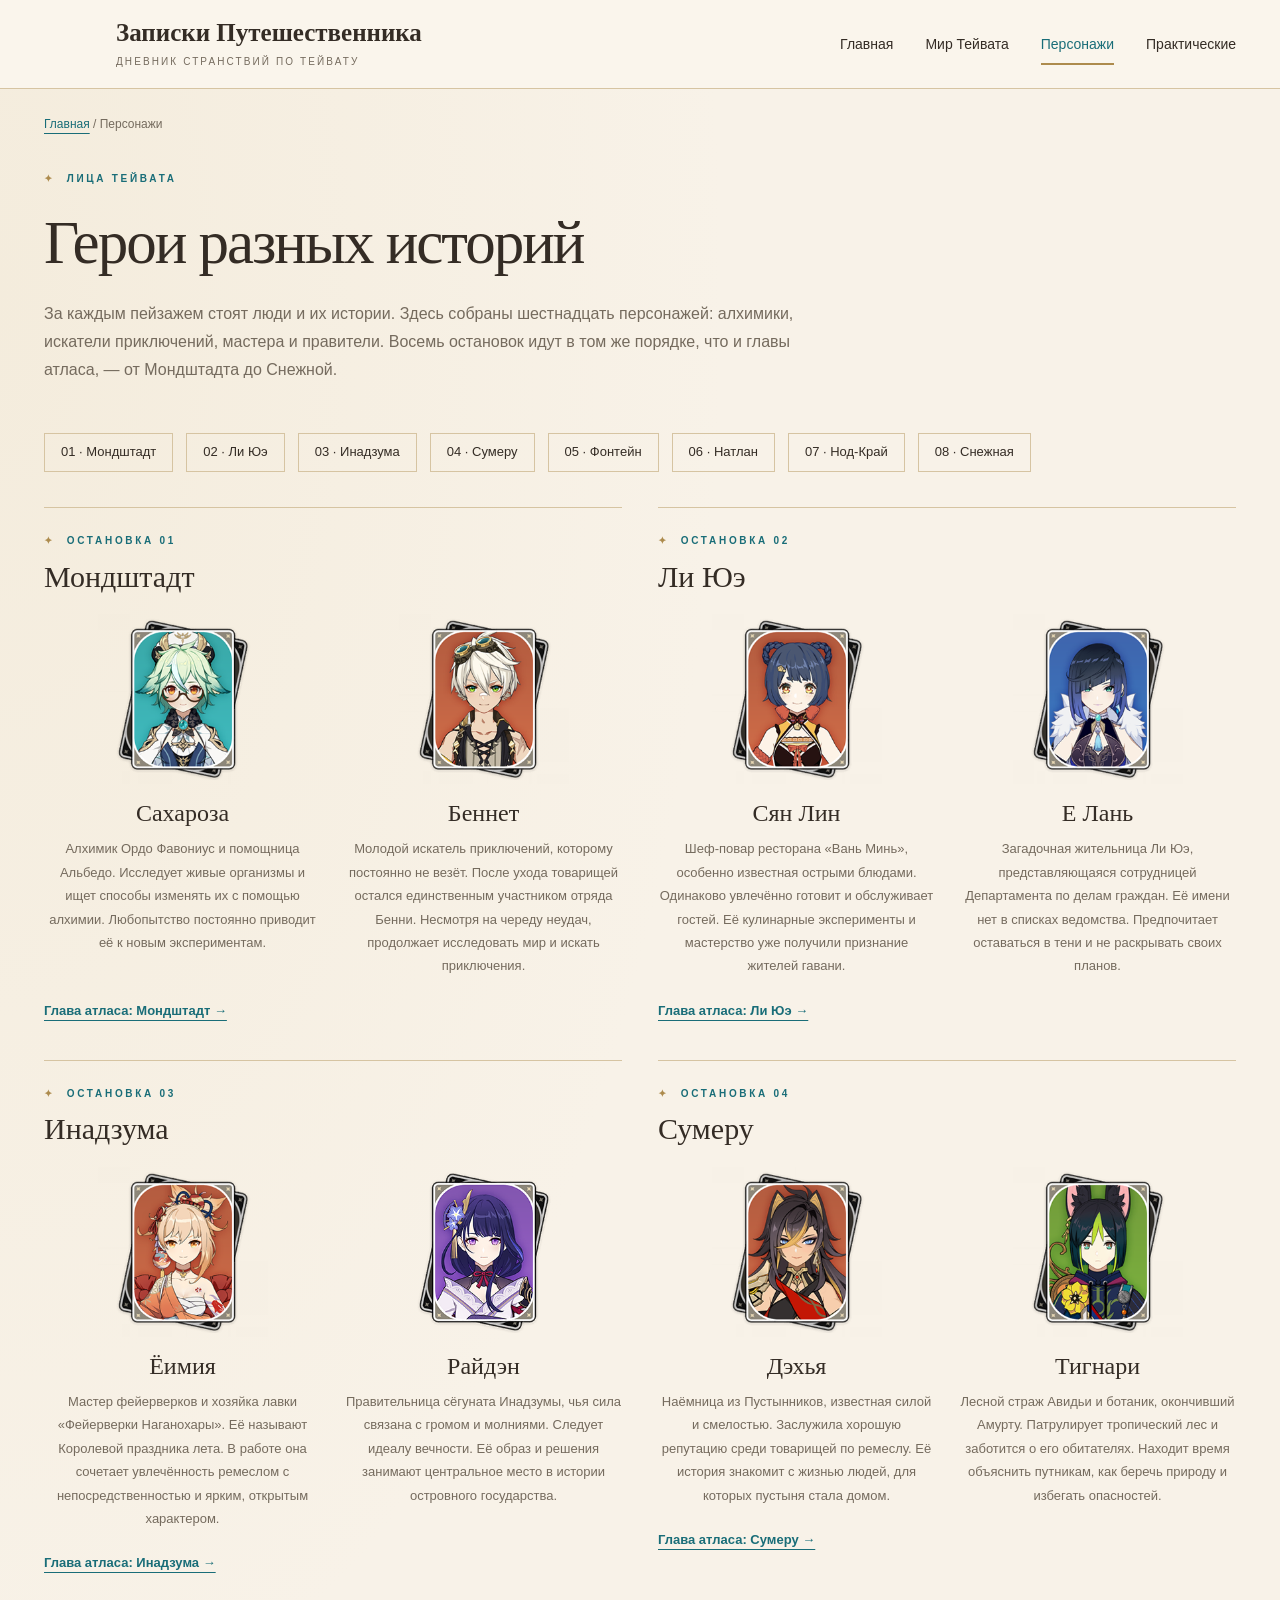
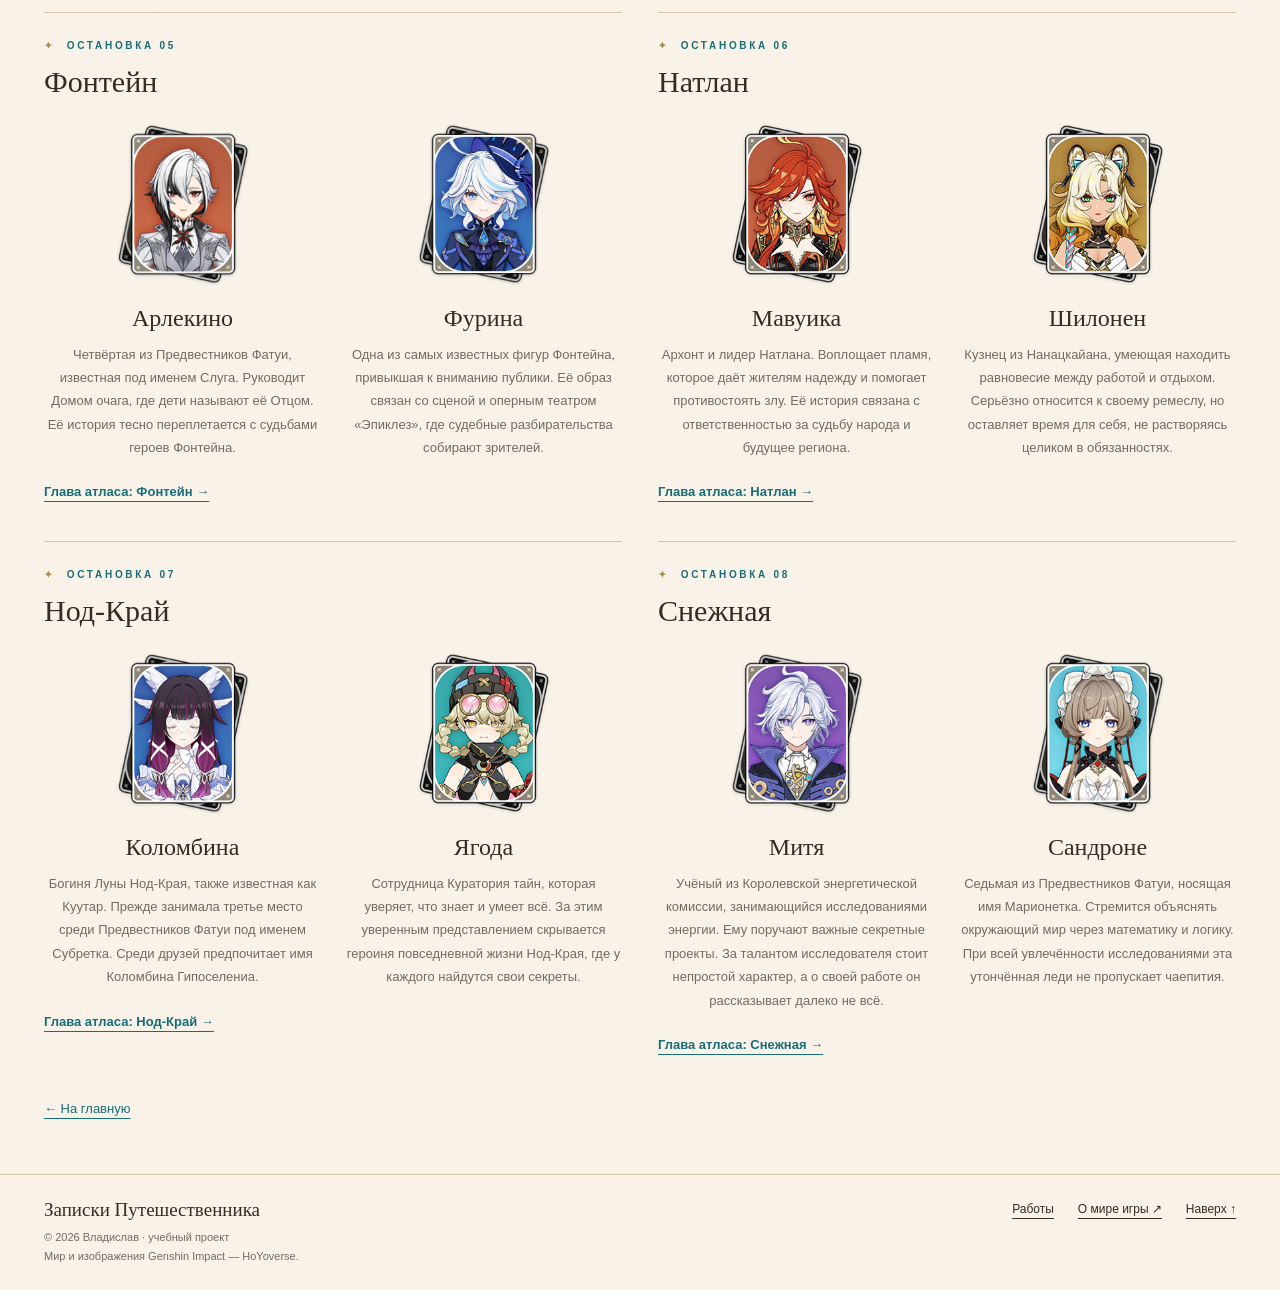
==== characters.html @ c1931d52 "Publish Traveler Notes website" ====
<!DOCTYPE html>
<html lang="ru">
<head>
  <meta charset="UTF-8">
  <meta name="viewport" content="width=device-width, initial-scale=1">
  <meta name="description" content="Шестнадцать персонажей Genshin Impact: игровые портреты и короткие описания, от Мондштадта до Снежной.">
  <meta name="theme-color" content="#f8f2e8">
  <title>Персонажи · Записки Путешественника</title>
  <link rel="stylesheet" href="assets/css/style.css">
  <script src="assets/js/main.js" defer></script>
</head>
<body>
  <a class="skip-link" href="#main">К содержанию</a>
  <header class="site-header">
    <div class="container header-inner">
      <a class="brand" href="index.html">
        <span class="logo-slot"></span>
        <span class="brand-name">Записки Путешественника<span class="brand-sub">Дневник странствий по Тейвату</span></span>
      </a>
      <button class="menu-toggle" type="button">Меню ☰</button>
      <nav id="site-navigation" class="site-nav"><a href="index.html">Главная</a><a href="teyvat.html">Мир Тейвата</a><a href="characters.html" class="is-current">Персонажи</a><a href="index.html#practices">Практические</a></nav>
    </div>
  </header>
  <main id="main" class="container">
    <nav class="breadcrumbs"><a href="index.html">Главная</a> / Персонажи</nav>
    <header class="page-intro"><p class="eyebrow">Лица Тейвата</p><h1>Герои разных историй</h1><p>За каждым пейзажем стоят люди и их истории. Здесь собраны шестнадцать персонажей: алхимики, искатели приключений, мастера и правители. Восемь остановок идут в том же порядке, что и главы атласа, — от Мондштадта до Снежной.</p></header>
    <nav class="atlas-toc"><a href="#mondstadt">01 · Мондштадт</a><a href="#liyue">02 · Ли Юэ</a><a href="#inazuma">03 · Инадзума</a><a href="#sumeru">04 · Сумеру</a><a href="#fontaine">05 · Фонтейн</a><a href="#natlan">06 · Натлан</a><a href="#nod-krai">07 · Нод-Край</a><a href="#snezhnaya">08 · Снежная</a></nav>
    <div class="character-regions">
      <section id="mondstadt" class="character-region">
        <p class="eyebrow">Остановка 01</p><h2 id="mondstadt-title">Мондштадт</h2>
        <div class="character-pair">
          <article class="character-card"><img src="assets/images/character-sucrose.png" alt="Сахароза — игровая карточка персонажа" width="256" height="256" loading="lazy"><h3>Сахароза</h3><p>Алхимик Ордо Фавониус и помощница Альбедо. Исследует живые организмы и ищет способы изменять их с помощью алхимии. Любопытство постоянно приводит её к новым экспериментам.</p></article>
          <article class="character-card"><img src="assets/images/character-bennett.png" alt="Беннет — игровая карточка персонажа" width="256" height="256" loading="lazy"><h3>Беннет</h3><p>Молодой искатель приключений, которому постоянно не везёт. После ухода товарищей остался единственным участником отряда Бенни. Несмотря на череду неудач, продолжает исследовать мир и искать приключения.</p></article>
        </div>
        <a class="text-link" href="teyvat.html#mondstadt">Глава атласа: Мондштадт →</a>
      </section>
      <section id="liyue" class="character-region">
        <p class="eyebrow">Остановка 02</p><h2 id="liyue-title">Ли Юэ</h2>
        <div class="character-pair">
          <article class="character-card"><img src="assets/images/character-xiangling.png" alt="Сян Лин — игровая карточка персонажа" width="256" height="256" loading="lazy"><h3>Сян Лин</h3><p>Шеф-повар ресторана «Вань Минь», особенно известная острыми блюдами. Одинаково увлечённо готовит и обслуживает гостей. Её кулинарные эксперименты и мастерство уже получили признание жителей гавани.</p></article>
          <article class="character-card"><img src="assets/images/character-yelan.png" alt="Е Лань — игровая карточка персонажа" width="256" height="256" loading="lazy"><h3>Е Лань</h3><p>Загадочная жительница Ли Юэ, представляющаяся сотрудницей Департамента по делам граждан. Её имени нет в списках ведомства. Предпочитает оставаться в тени и не раскрывать своих планов.</p></article>
        </div>
        <a class="text-link" href="teyvat.html#liyue">Глава атласа: Ли Юэ →</a>
      </section>
      <section id="inazuma" class="character-region">
        <p class="eyebrow">Остановка 03</p><h2 id="inazuma-title">Инадзума</h2>
        <div class="character-pair">
          <article class="character-card"><img src="assets/images/character-yoimiya.png" alt="Ёимия — игровая карточка персонажа" width="256" height="256" loading="lazy"><h3>Ёимия</h3><p>Мастер фейерверков и хозяйка лавки «Фейерверки Наганохары». Её называют Королевой праздника лета. В работе она сочетает увлечённость ремеслом с непосредственностью и ярким, открытым характером.</p></article>
          <article class="character-card"><img src="assets/images/character-raiden.png" alt="Райдэн — игровая карточка персонажа" width="256" height="256" loading="lazy"><h3>Райдэн</h3><p>Правительница сёгуната Инадзумы, чья сила связана с громом и молниями. Следует идеалу вечности. Её образ и решения занимают центральное место в истории островного государства.</p></article>
        </div>
        <a class="text-link" href="teyvat.html#inazuma">Глава атласа: Инадзума →</a>
      </section>
      <section id="sumeru" class="character-region">
        <p class="eyebrow">Остановка 04</p><h2 id="sumeru-title">Сумеру</h2>
        <div class="character-pair">
          <article class="character-card"><img src="assets/images/character-dehya.png" alt="Дэхья — игровая карточка персонажа" width="256" height="256" loading="lazy"><h3>Дэхья</h3><p>Наёмница из Пустынников, известная силой и смелостью. Заслужила хорошую репутацию среди товарищей по ремеслу. Её история знакомит с жизнью людей, для которых пустыня стала домом.</p></article>
          <article class="character-card"><img src="assets/images/character-tighnari.png" alt="Тигнари — игровая карточка персонажа" width="256" height="256" loading="lazy"><h3>Тигнари</h3><p>Лесной страж Авидьи и ботаник, окончивший Амурту. Патрулирует тропический лес и заботится о его обитателях. Находит время объяснить путникам, как беречь природу и избегать опасностей.</p></article>
        </div>
        <a class="text-link" href="teyvat.html#sumeru">Глава атласа: Сумеру →</a>
      </section>
      <section id="fontaine" class="character-region">
        <p class="eyebrow">Остановка 05</p><h2 id="fontaine-title">Фонтейн</h2>
        <div class="character-pair">
          <article class="character-card"><img src="assets/images/character-arlecchino.png" alt="Арлекино — игровая карточка персонажа" width="256" height="256" loading="lazy"><h3>Арлекино</h3><p>Четвёртая из Предвестников Фатуи, известная под именем Слуга. Руководит Домом очага, где дети называют её Отцом. Её история тесно переплетается с судьбами героев Фонтейна.</p></article>
          <article class="character-card"><img src="assets/images/character-furina.png" alt="Фурина — игровая карточка персонажа" width="512" height="512" loading="lazy"><h3>Фурина</h3><p>Одна из самых известных фигур Фонтейна, привыкшая к вниманию публики. Её образ связан со сценой и оперным театром «Эпиклез», где судебные разбирательства собирают зрителей.</p></article>
        </div>
        <a class="text-link" href="teyvat.html#fontaine">Глава атласа: Фонтейн →</a>
      </section>
      <section id="natlan" class="character-region">
        <p class="eyebrow">Остановка 06</p><h2 id="natlan-title">Натлан</h2>
        <div class="character-pair">
          <article class="character-card"><img src="assets/images/character-mavuika.png" alt="Мавуика — игровая карточка персонажа" width="256" height="256" loading="lazy"><h3>Мавуика</h3><p>Архонт и лидер Натлана. Воплощает пламя, которое даёт жителям надежду и помогает противостоять злу. Её история связана с ответственностью за судьбу народа и будущее региона.</p></article>
          <article class="character-card"><img src="assets/images/character-xilonen.png" alt="Шилонен — игровая карточка персонажа" width="256" height="256" loading="lazy"><h3>Шилонен</h3><p>Кузнец из Нанацкайана, умеющая находить равновесие между работой и отдыхом. Серьёзно относится к своему ремеслу, но оставляет время для себя, не растворяясь целиком в обязанностях.</p></article>
        </div>
        <a class="text-link" href="teyvat.html#natlan">Глава атласа: Натлан →</a>
      </section>
      <section id="nod-krai" class="character-region">
        <p class="eyebrow">Остановка 07</p><h2 id="nod-krai-title">Нод-Край</h2>
        <div class="character-pair">
          <article class="character-card"><img src="assets/images/character-columbina.png" alt="Коломбина — игровая карточка персонажа" width="256" height="256" loading="lazy"><h3>Коломбина</h3><p>Богиня Луны Нод-Края, также известная как Куутар. Прежде занимала третье место среди Предвестников Фатуи под именем Субретка. Среди друзей предпочитает имя Коломбина Гипоселениа.</p></article>
          <article class="character-card"><img src="assets/images/character-jahoda.png" alt="Ягода — игровая карточка персонажа" width="256" height="256" loading="lazy"><h3>Ягода</h3><p>Сотрудница Куратория тайн, которая уверяет, что знает и умеет всё. За этим уверенным представлением скрывается героиня повседневной жизни Нод-Края, где у каждого найдутся свои секреты.</p></article>
        </div>
        <a class="text-link" href="teyvat.html#nod-krai">Глава атласа: Нод-Край →</a>
      </section>
      <section id="snezhnaya" class="character-region">
        <p class="eyebrow">Остановка 08</p><h2 id="snezhnaya-title">Снежная</h2>
        <div class="character-pair">
          <article class="character-card"><img src="assets/images/character-mitya.png" alt="Митя — игровая карточка персонажа" width="256" height="256" loading="lazy"><h3>Митя</h3><p>Учёный из Королевской энергетической комиссии, занимающийся исследованиями энергии. Ему поручают важные секретные проекты. За талантом исследователя стоит непростой характер, а о своей работе он рассказывает далеко не всё.</p></article>
          <article class="character-card"><img src="assets/images/character-sandrone.png" alt="Сандроне — игровая карточка персонажа" width="256" height="256" loading="lazy"><h3>Сандроне</h3><p>Седьмая из Предвестников Фатуи, носящая имя Марионетка. Стремится объяснять окружающий мир через математику и логику. При всей увлечённости исследованиями эта утончённая леди не пропускает чаепития.</p></article>
        </div>
        <a class="text-link" href="teyvat.html#snezhnaya">Глава атласа: Снежная →</a>
      </section>
    </div>
    <a class="back-link" href="index.html">← На главную</a>
  </main>
  <footer class="site-footer">
    <div class="container footer-inner">
      <div><p class="footer-brand">Записки Путешественника</p><p class="footer-small">© 2026 Владислав · учебный проект<br>Мир и изображения Genshin Impact — HoYoverse.</p></div>
      <nav class="footer-links"><a href="index.html#practices">Работы</a><a href="https://genshin.hoyoverse.com/ru/map" target="_blank" rel="noopener noreferrer">О мире игры ↗</a><a href="#main">Наверх ↑</a></nav>
    </div>
  </footer>
</body>
</html>
---- assets/css/style.css ----
:root {
  --font-heading: Georgia, 'Times New Roman', serif;
  --font-body: Arial, Helvetica, sans-serif;
  --paper: #f8f2e8;
  --ink: #342c25;
  --muted: #756b5e;
  --gold: #ad8b4d;
  --line: #d6c4a2;
  --accent: #196d78;
  --hydro: #199bb8;
}
* { box-sizing: border-box; }
html { scroll-behavior: smooth; scroll-padding-top: 108px; }
body {
  margin: 0;
  color: var(--ink);
  background: radial-gradient(ellipse at 0 10%, #eee3cb66, transparent 40%), var(--paper);
  font: 16px/1.75 var(--font-body);
}
img { display: block; max-width: 100%; height: auto; }
a { color: inherit; text-underline-offset: 5px; }
button { font: inherit; }
button, a { -webkit-tap-highlight-color: transparent; }
button:focus-visible, a:focus-visible, summary:focus-visible { outline: 3px solid var(--accent); outline-offset: 5px; }
[hidden] { display: none !important; }
h1, h2, h3, h4 { font-family: var(--font-heading); line-height: 1.18; font-weight: 400; }
h1 { font-size: clamp(38px, 5.3vw, 72px); letter-spacing: -2px; margin: 18px 0 22px; }
h2 { font-size: clamp(29px, 3.2vw, 43px); margin: 0 0 24px; }
h3 { font-size: 26px; margin: 0 0 14px; }
p { margin: 0 0 19px; }
figure { margin: 0; }
.container { width: min(1280px, calc(100% - 88px)); margin-inline: auto; }
.skip-link { position: fixed; top: -80px; left: 12px; z-index: 20; padding: 10px 16px; background: var(--paper); }
.skip-link:focus { top: 12px; }
.site-header { border-bottom: 1px solid var(--line); background: #faf5ec; }
.header-inner { min-height: 88px; display: flex; align-items: center; justify-content: space-between; gap: 28px; }
.brand { display: flex; align-items: center; gap: 16px; text-decoration: none; }
.brand-name { font: 600 25px/1.15 var(--font-heading); }
.brand-sub { display: block; color: var(--muted); font: 10px/1.5 var(--font-body); letter-spacing: 2.1px; margin-top: 6px; text-transform: uppercase; }
.site-nav { display: flex; align-items: center; gap: 32px; }
.site-nav a { font-size: 14px; text-decoration: none; padding: 31px 0; position: relative; white-space: nowrap; }
.site-nav a:hover, .site-nav a.is-current { color: var(--accent); }
.site-nav a.is-current::after { content: ''; position: absolute; bottom: 22px; left: 0; right: 0; border-bottom: 2px solid var(--gold); }
.menu-toggle { display: none; border: 1px solid var(--line); color: var(--ink); background: transparent; border-radius: 3px; cursor: pointer; padding: 8px 12px; }

.logo-slot { position: relative; display: block; flex: 0 0 56px; width: 56px; height: 56px; }

.eyebrow { color: var(--accent); font-size: 10px; font-weight: 600; letter-spacing: 2.7px; text-transform: uppercase; }
.eyebrow::before { content: '✦'; color: var(--gold); margin-right: 12px; }
.hero { display: grid; grid-template-columns: .95fr 1.12fr; align-items: center; gap: 50px; padding-block: 55px 48px; }
.hero h1 { max-width: 560px; }
.hero-lead { max-width: 420px; font-size: 17px; color: var(--muted); line-height: 1.7; }
.hero-actions { display: flex; flex-wrap: wrap; gap: 14px; margin-top: 30px; }
.button { display: inline-flex; align-items: center; justify-content: center; gap: 15px; min-height: 46px; padding: 10px 22px; border: 1px solid var(--accent); background: var(--accent); color: #fffaf0; text-decoration: none; font-family: var(--font-heading); font-size: 17px; transition: background .18s, transform .18s; }
.button:hover { background: #145963; transform: translateY(-2px); }
.button--outline { color: var(--ink); background: transparent; border-color: var(--gold); }
.button--outline:hover { background: #ece1cf; }
.framed { padding: 7px; border: 1px solid var(--gold); background: #fff9ed66; position: relative; }
.framed::before, .framed::after { content: ''; position: absolute; width: 14px; height: 14px; pointer-events: none; }
.framed::before { top: 3px; left: 3px; border-top: 2px solid var(--gold); border-left: 2px solid var(--gold); }
.framed::after { bottom: 3px; right: 3px; border-bottom: 2px solid var(--gold); border-right: 2px solid var(--gold); }
.hero-picture img { width: 100%; aspect-ratio: 1.47; object-fit: cover; }
.picture-caption { font-size: 10px; letter-spacing: 1.5px; text-transform: uppercase; color: var(--muted); margin-top: 9px; display: flex; justify-content: space-between; gap: 10px; }
.ornament { display: flex; align-items: center; gap: 22px; color: var(--gold); margin: 0; font-size: 17px; line-height: 1; }
.ornament::before, .ornament::after { content: ''; flex: 1; border-top: 1px solid var(--line); }
.section { padding-block: 37px 43px; }
.section-heading { text-align: center; margin-bottom: 27px; }
.section-heading .eyebrow { margin-bottom: 11px; }
.section-heading h2 { margin-bottom: 10px; }
.section-note { color: var(--muted); font-size: 13px; }
.region-grid { display: grid; grid-template-columns: repeat(4, minmax(0, 1fr)); gap: 25px; }
.region-card { display: block; text-decoration: none; border: 1px solid var(--line); padding: 6px; background: #fffbf155; transition: transform .2s, border-color .2s; }
.region-card:hover { transform: translateY(-4px); border-color: var(--gold); }
.region-card img { width: 100%; aspect-ratio: 1.95; object-fit: cover; }
.region-card-body { padding: 18px 12px 13px; text-align: center; }
.region-card h3 { font-size: 25px; margin: 0 0 6px; }
.region-card h3::before, .region-card h3::after { content: '✧'; font: 15px var(--font-heading); color: var(--gold); margin-inline: 11px; }
.region-card p { color: var(--muted); font-size: 12px; margin: 0; }
.journal { padding-block: 42px; display: flow-root; }
.journal h2 { margin-top: 5px; margin-bottom: 20px; }
.journal p { font-size: 15px; line-height: 1.9; }
.float-picture { float: left; width: 36%; max-width: 400px; margin: 4px 32px 20px 0; }
.float-picture--right { float: right; margin: 4px 0 20px 32px; }
.float-picture img { width: 100%; aspect-ratio: 1.4; object-fit: cover; }
figcaption { color: var(--muted); font-size: 11px; line-height: 1.6; margin-top: 9px; }
.text-link { color: var(--accent); font-size: 13px; font-weight: 600; }
.works-grid { display: grid; grid-template-columns: repeat(3, minmax(0, 1fr)); gap: 24px; }
.work-card { padding: 25px; border-top: 1px solid var(--gold); background: #efe6d661; }
.work-number { color: var(--gold); font: italic 22px var(--font-heading); margin-bottom: 15px; display: block; }
.work-card h3 { font-size: 23px; }
.work-card p { color: var(--muted); font-size: 13px; line-height: 1.8; }
.work-card .text-link { display: inline-block; margin-top: 5px; }
.coursework-note { display: flex; align-items: center; justify-content: space-between; gap: 24px; border: 1px dashed var(--line); padding: 20px 25px; margin-top: 24px; }
.coursework-note p { margin: 0; font-size: 13px; color: var(--muted); }
.coursework-note strong { display: block; font: 21px/1.4 var(--font-heading); color: var(--ink); margin-bottom: 4px; }
.status-label { white-space: nowrap; font-size: 11px; color: var(--muted); border: 1px solid var(--line); padding: 5px 12px; border-radius: 20px; }
.closing-note { padding: 5px 0 39px; max-width: 840px; margin-inline: auto; text-align: center; font-size: 14px; color: var(--muted); }
.site-footer { border-top: 1px solid var(--line); margin-top: 18px; padding-block: 24px; }
.footer-inner { display: flex; justify-content: space-between; align-items: start; gap: 24px; }
.footer-brand { font: 19px var(--font-heading); margin-bottom: 7px; }
.footer-small { font-size: 11px; color: var(--muted); margin-bottom: 0; }
.footer-links { display: flex; gap: 24px; font-size: 12px; }
.breadcrumbs { font-size: 12px; color: var(--muted); padding-top: 25px; }
.breadcrumbs a { color: var(--accent); }
.page-intro { max-width: 800px; padding: 35px 0 30px; }
.page-intro h1 { font-size: clamp(37px, 5vw, 61px); }
.page-intro p:last-child { color: var(--muted); }
.atlas-toc { display: flex; flex-wrap: wrap; gap: 13px; padding-bottom: 30px; }
.atlas-toc a { border: 1px solid var(--line); text-decoration: none; padding: 7px 16px; font-size: 13px; }
.atlas-toc a:hover { border-color: var(--accent); color: var(--accent); }
.region-article { padding-block: 40px 20px; display: flow-root; }
.region-article h2 { margin-bottom: 20px; }
.region-article p { font-size: 15px; line-height: 1.95; }
.region-strip { display: grid; grid-template-columns: 1fr 1fr; gap: 25px; clear: both; padding-top: 13px; padding-bottom: 25px; }
.region-strip img { aspect-ratio: 2.05; width: 100%; object-fit: cover; }
.reader-note { border-left: 2px solid var(--gold); padding: 10px 0 10px 22px; color: var(--muted); font-size: 14px; margin: 25px 0; }
.demo-panel { padding: 30px; border: 1px solid var(--line); background: #fffaf2; margin-bottom: 35px; }
.demo-label { display: flex; align-items: center; justify-content: space-between; gap: 15px; font-size: 11px; letter-spacing: 1.2px; text-transform: uppercase; color: var(--muted); border-bottom: 1px solid var(--line); padding-bottom: 15px; margin-bottom: 25px; }
.demo-stage { display: flex; align-items: center; justify-content: center; min-height: 300px; padding: 25px; background: #f1e9db; }
.tractor-demo .pic, .tractor-demo .pic * { box-sizing: content-box; }
.animation-demo .clip { font-size: 15px; touch-action: manipulation; }
.demo-help { margin: 20px 0 0; font-size: 12px; color: var(--muted); text-align: center; }
.article-copy { max-width: 900px; margin-inline: auto; padding-block: 15px 25px; }
.article-copy h2 { font-size: 34px; margin-top: 18px; }
.article-copy p { font-size: 15px; line-height: 1.95; }
.snapshot-grid { display: grid; grid-template-columns: repeat(4, minmax(0, 1fr)); gap: 18px; margin-block: 27px 38px; }
.snapshot-grid figure { padding: 7px; border: 1px solid var(--line); background: #fffaf2; }
.snapshot-grid img { width: 100%; aspect-ratio: 1.4; object-fit: contain; background: #f1e9db; }
.back-link { display: inline-block; margin: 10px 0 35px; font-size: 13px; color: var(--accent); }
code { font-size: .92em; background: #e9dfce; padding: 2px 5px; border-radius: 3px; overflow-wrap: anywhere; }

.character-regions { display: flex; flex-wrap: wrap; gap: 36px; padding: 5px 0 30px; }
.character-region { flex: 0 0 calc(50% - 18px); min-width: 0; border-top: 1px solid var(--line); padding-top: 24px; }
.character-region > .eyebrow { margin-bottom: 9px; }
.character-region h2 { font-size: 30px; margin-bottom: 20px; }
.character-pair { display: flex; gap: 24px; margin-bottom: 18px; }
.character-card { flex: 1; min-width: 0; text-align: center; }
.character-card img { width: 170px; margin: 0 auto 15px; }
.character-card h3 { font-size: 24px; margin-bottom: 10px; }
.character-card p { font-size: 13px; line-height: 1.8; color: var(--muted); margin-bottom: 0; }
.character-intro { text-align: center; }
.character-intro h2 { margin-bottom: 15px; }
.character-intro > p:not(.eyebrow) { max-width: 640px; margin-inline: auto; color: var(--muted); font-size: 15px; }

@media (max-width: 1200px) {
  .region-grid { grid-template-columns: repeat(2, minmax(0, 1fr)); }
}
@media (max-width: 1100px) {
  .container { width: calc(100% - 56px); }
  .brand-name { font-size: 21px; }
  .site-nav { gap: 22px; }
  .hero { gap: 30px; }
  .hero-actions { gap: 10px; }
  .button { padding-inline: 15px; font-size: 16px; }
}
@media (max-width: 1100px) {
  .header-inner { position: relative; min-height: 85px; gap: 15px; flex-wrap: wrap; padding-block: 12px; }
  .js .menu-toggle { display: block; }
  .site-nav { width: 100%; justify-content: space-between; padding-top: 5px; border-top: 1px solid var(--line); }
  .site-nav a { padding: 12px 0; }
  .site-nav a.is-current::after { bottom: 5px; }
  .js .site-nav { display: none; }
  .js .site-nav.is-open { display: flex; }
}
@media (max-width: 900px) {
  .character-region { flex-basis: 100%; }
  .hero { padding-top: 34px; gap: 24px; }
  .hero h1 { font-size: clamp(37px, 5.8vw, 53px); }
  .hero-lead { font-size: 15px; }
  .hero-actions { flex-direction: column; align-items: start; margin-top: 20px; }
  .region-grid, .works-grid { gap: 15px; }
  .region-card h3 { font-size: 22px; }
  .region-card h3::before, .region-card h3::after { margin-inline: 5px; }
  .work-card { padding: 19px; }
  .snapshot-grid { grid-template-columns: 1fr 1fr; }
}
@media (max-width: 650px) {
  html { scroll-padding-top: 20px; }
  .container { width: calc(100% - 36px); }
  .brand { gap: 9px; }
  .brand-name { max-width: 200px; font-size: 19px; }
  .brand-sub { font-size: 8px; letter-spacing: 1.4px; }
  .logo-slot { transform: scale(.8); transform-origin: left center; flex-basis: 46px; margin-right: -3px; }
  .menu-toggle { padding: 6px 9px; font-size: 12px; }
  .site-nav { gap: 8px; }
  .site-nav a { font-size: 11px; }
  .character-pair { gap: 16px; }
  .character-card h3 { font-size: 21px; }
  .character-card p { font-size: 12px; }
  .hero { grid-template-columns: 1fr; gap: 30px; padding-block: 32px; }
  .hero h1 { font-size: clamp(40px, 10.5vw, 61px); max-width: 440px; letter-spacing: -1px; }
  .hero-lead { max-width: 360px; }
  .hero-actions { flex-direction: row; gap: 10px; }
  .button { padding: 9px 13px; min-height: 43px; font-size: 15px; gap: 9px; }
  .hero-picture img { aspect-ratio: 1.55; }
  .section { padding-block: 29px; }
  .section-heading { margin-bottom: 22px; }
  .section-heading .eyebrow { font-size: 9px; letter-spacing: 2px; }
  .region-grid, .works-grid { grid-template-columns: 1fr; gap: 18px; }
  .region-card img { aspect-ratio: 2.1; }
  .region-card-body { padding: 15px 12px; }
  .journal { padding-block: 30px; }
  .float-picture, .float-picture--right { float: none; width: 100%; max-width: none; margin: 0 0 24px; }
  .float-picture img { aspect-ratio: 1.75; }
  .coursework-note { align-items: start; flex-direction: column; gap: 13px; padding: 18px; }
  .footer-inner { flex-direction: column; gap: 15px; }
  .page-intro { padding-top: 24px; }
  .page-intro h1 { letter-spacing: -1px; }
  .region-strip { gap: 14px; }
  .region-strip img { aspect-ratio: 1.4; }
  .region-article { padding-top: 30px; }
  .demo-panel { padding: 16px; }
  .demo-label { font-size: 9px; gap: 10px; }
  .demo-stage { min-height: 265px; padding: 14px; }
  .animation-demo .clip { font-size: 11px; }
  .article-copy h2 { font-size: 29px; }
  .snapshot-grid { gap: 12px; }
}
@media (max-width: 360px) {
  .brand-name { max-width: 160px; font-size: 17px; }
  .brand-sub { letter-spacing: .8px; }
  .container { width: calc(100% - 28px); }
  .animation-demo .clip { font-size: 10px; }
  .eyebrow { letter-spacing: 2px; }
  .button { font-size: 14px; }
}
@media (prefers-reduced-motion: reduce) {
  html { scroll-behavior: auto; }
  *, *::before, *::after { animation-duration: .01ms !important; animation-delay: 0ms !important; transition-duration: .01ms !important; }
}
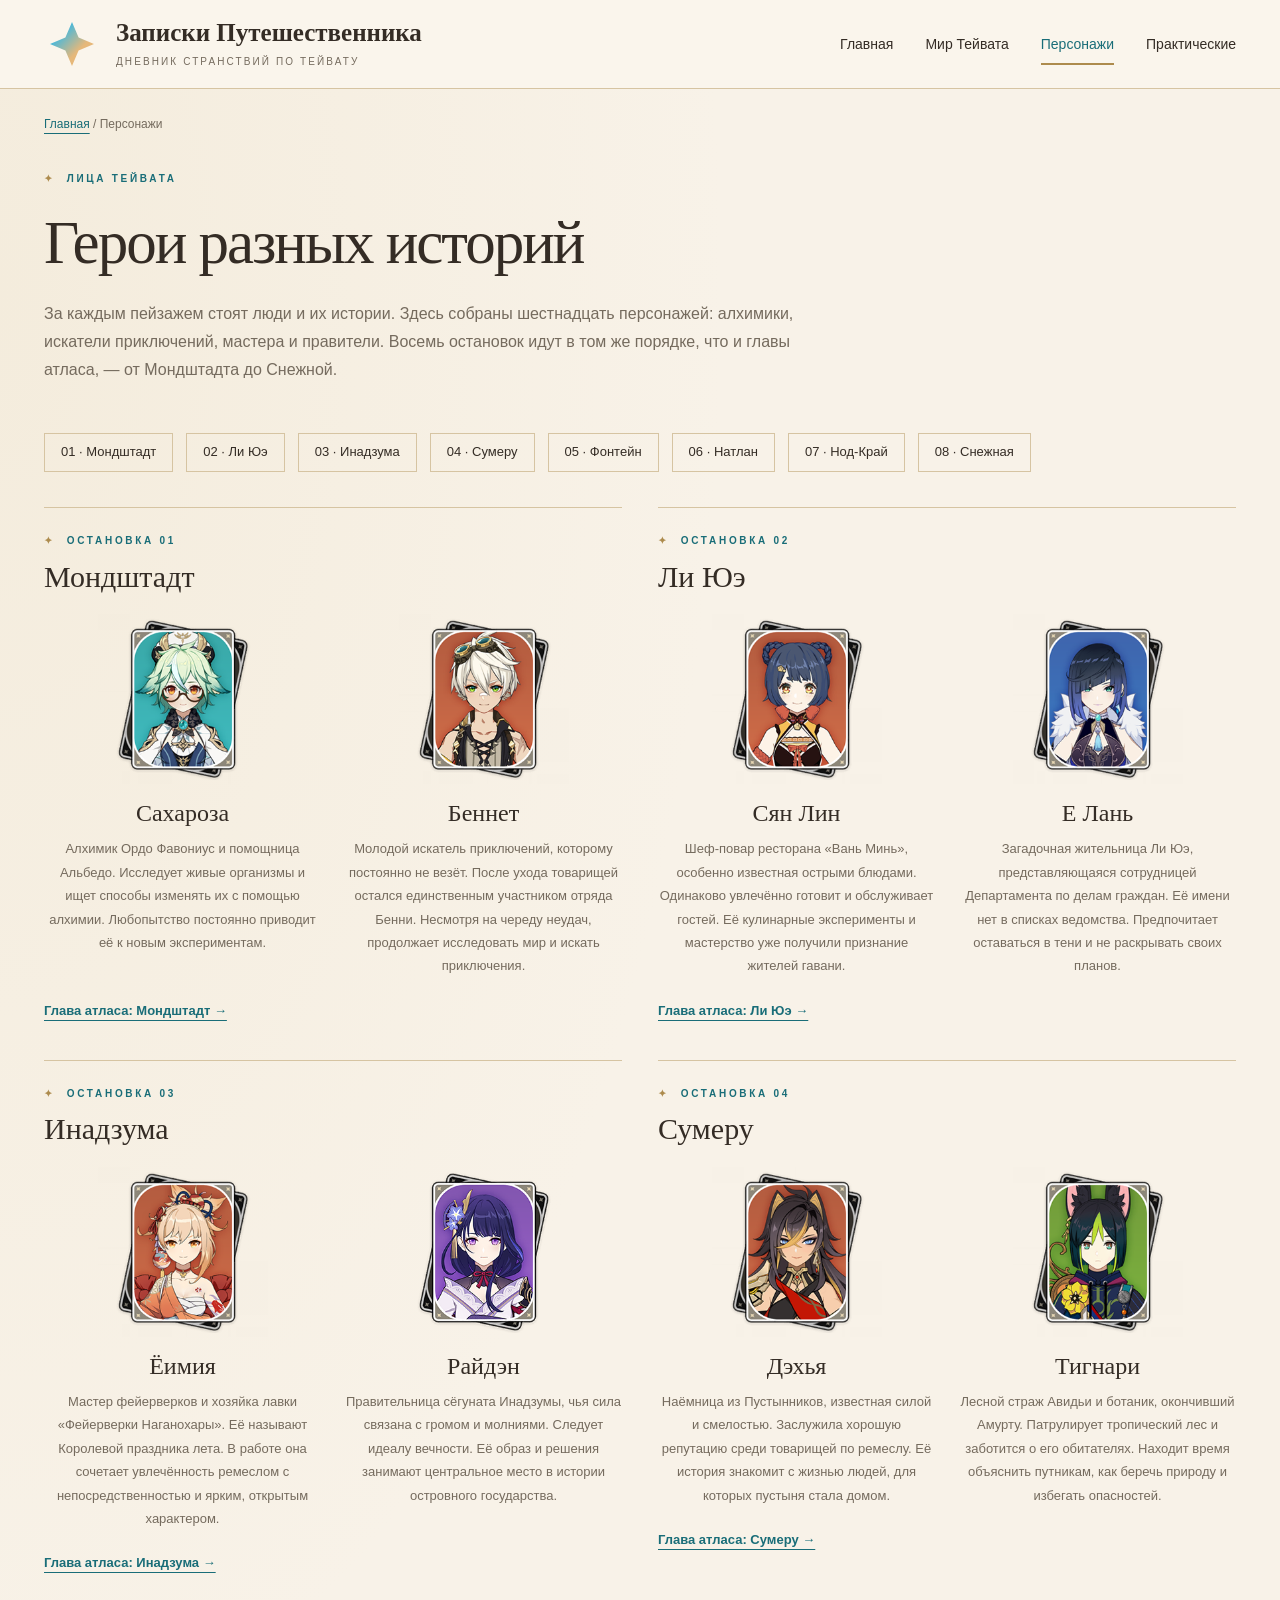
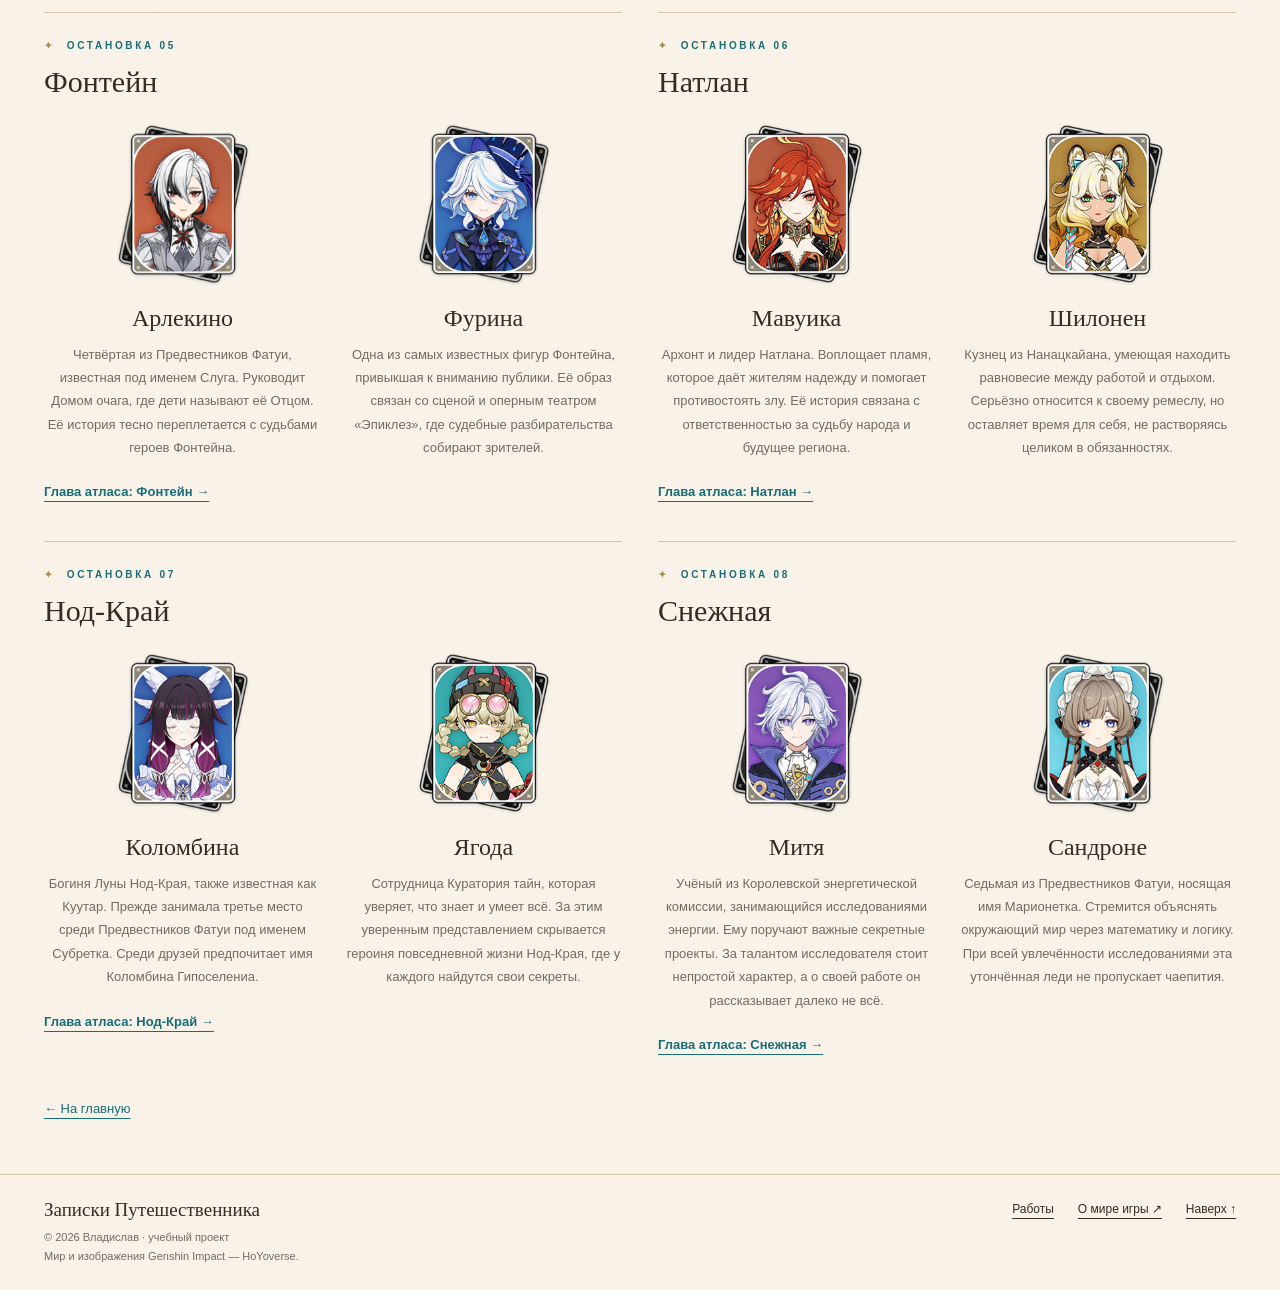
==== commit b68c31a0: "multiple fixes" ====
--- a/characters.html
+++ b/characters.html
@@ -6,6 +6,7 @@
   <meta name="description" content="Шестнадцать персонажей Genshin Impact: игровые портреты и короткие описания, от Мондштадта до Снежной.">
   <meta name="theme-color" content="#f8f2e8">
   <title>Персонажи · Записки Путешественника</title>
+  <link rel="icon" type="image/svg+xml" href="assets/images/favicon.svg">
   <link rel="stylesheet" href="assets/css/style.css">
   <script src="assets/js/main.js" defer></script>
 </head>
@@ -14,7 +15,9 @@
   <header class="site-header">
     <div class="container header-inner">
       <a class="brand" href="index.html">
-        <span class="logo-slot"></span>
+        <span class="logo-slot">
+          <span class="primogem"></span>
+        </span>
         <span class="brand-name">Записки Путешественника<span class="brand-sub">Дневник странствий по Тейвату</span></span>
       </a>
       <button class="menu-toggle" type="button">Меню ☰</button>
--- a/assets/css/style.css
+++ b/assets/css/style.css
@@ -44,6 +44,30 @@
 .menu-toggle { display: none; border: 1px solid var(--line); color: var(--ink); background: transparent; border-radius: 3px; cursor: pointer; padding: 8px 12px; }
 
 .logo-slot { position: relative; display: block; flex: 0 0 56px; width: 56px; height: 56px; }
+
+.primogem {
+  position: absolute;
+  top: 6px;
+  left: 6px;
+  width: 44px;
+  height: 44px;
+  background: linear-gradient(
+    135deg,
+    #b9f2ff 0%,
+    #48b8db 25%,
+    #e6b87a 65%
+  );
+  clip-path: polygon(
+    50% 0%,
+    65% 35%,
+    100% 50%,
+    65% 65%,
+    50% 100%,
+    35% 65%,
+    0% 50%,
+    35% 35%
+  );
+}
 
 .eyebrow { color: var(--accent); font-size: 10px; font-weight: 600; letter-spacing: 2.7px; text-transform: uppercase; }
 .eyebrow::before { content: '✦'; color: var(--gold); margin-right: 12px; }
